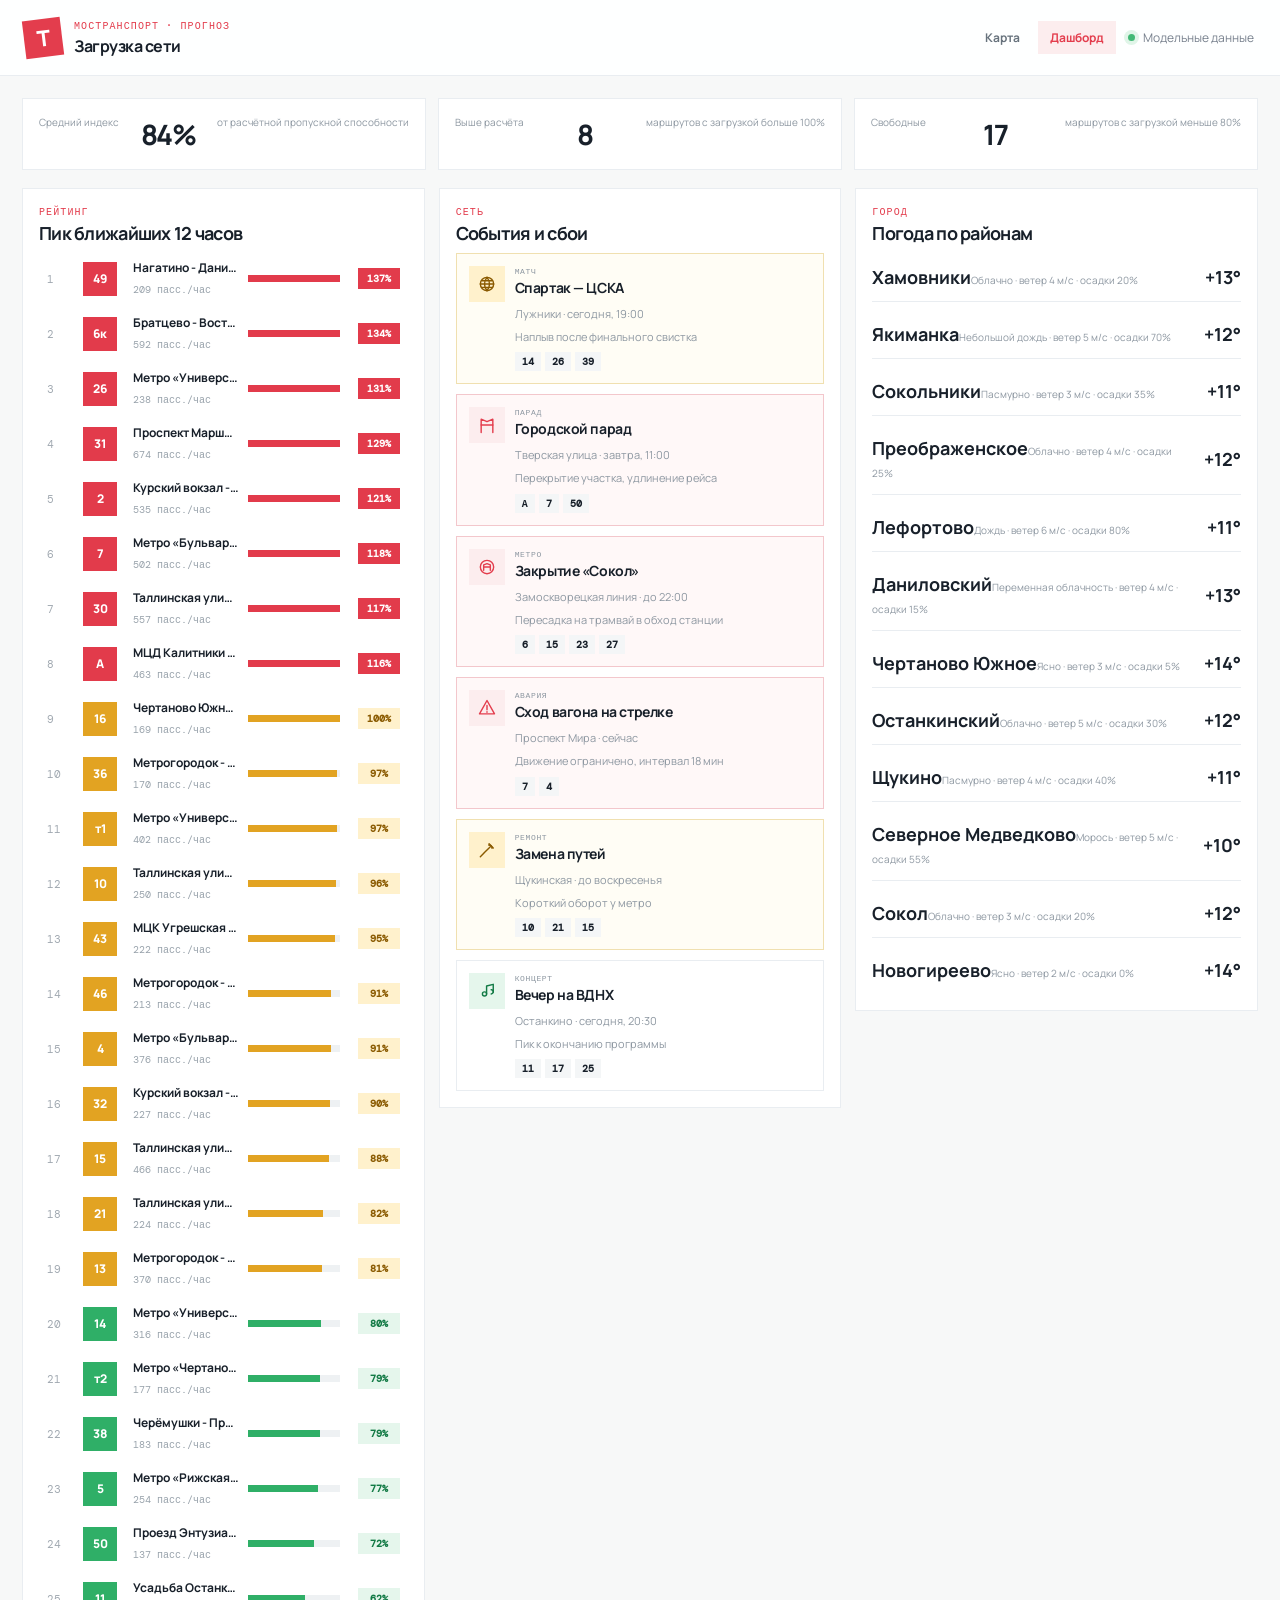
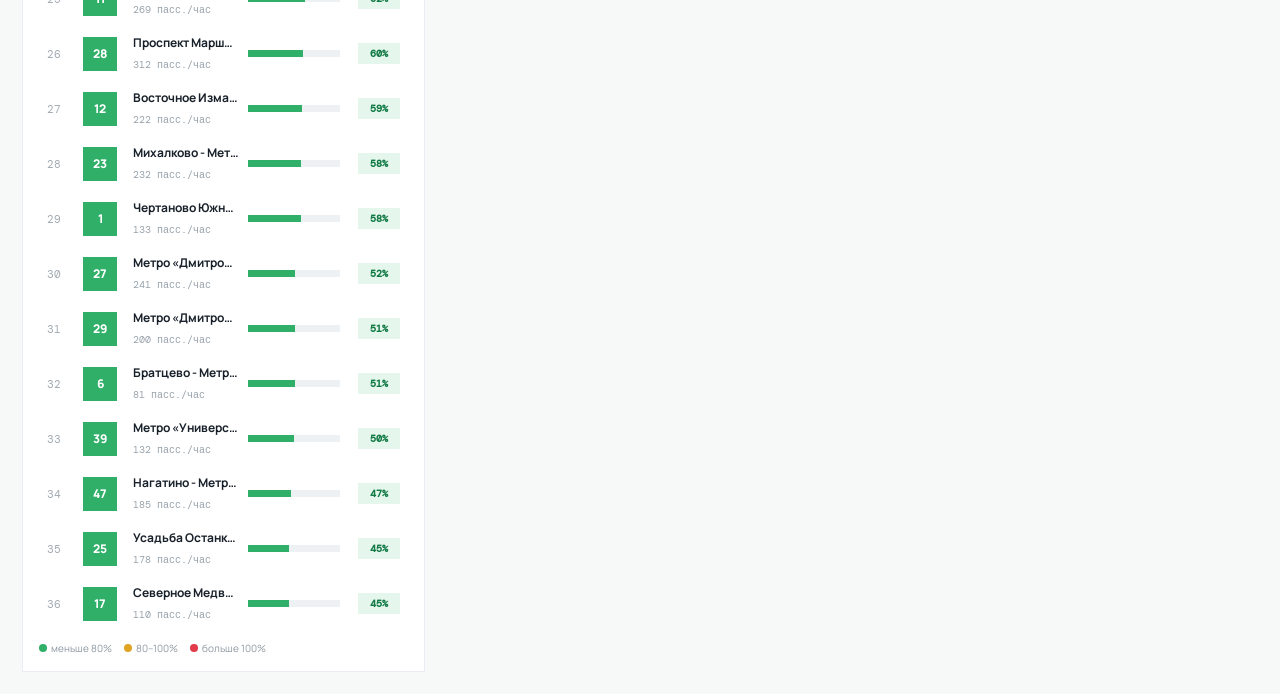
==== dashboard.html @ 669d4ede "Add Moscow tram GTFS explorer, map dashboard, and dataset export. EOF  Co-authored-by: Cursor <curso" ====
<!doctype html>
<html lang="ru">
  <head>
    <meta charset="UTF-8" />
    <meta name="viewport" content="width=device-width, initial-scale=1.0" />
    <title>Загрузка трамвайной сети</title>
    <link rel="stylesheet" href="./styles.css?v=20260925-square" />
  </head>
  <body>
    <div class="app-shell dashboard-page">
      <header class="topbar">
        <div class="brand">
          <div class="brand-mark" aria-hidden="true">Т</div>
          <div>
            <p class="eyebrow">МОСТРАНСПОРТ · ПРОГНОЗ</p>
            <h1>Загрузка сети</h1>
          </div>
        </div>
        <nav class="page-nav" aria-label="Разделы">
          <a class="nav-link" href="./index.html">Карта</a>
          <a class="nav-link active" href="./dashboard.html">Дашборд</a>
        </nav>
        <div class="topbar-meta">
          <span class="live-dot"></span>
          <span>Модельные данные</span>
        </div>
      </header>
      <main class="workspace">
        <section class="summary-row" id="summary"></section>
        <div class="dashboard-wrap">
          <section class="panel-block">
            <p class="section-label">Рейтинг</p>
            <h2>Пик ближайших 12 часов</h2>
            <div id="ranking" class="rank-list"></div>
            <div class="legend">
              <span><i class="ok"></i>меньше 80%</span>
              <span><i class="warm"></i>80–100%</span>
              <span><i class="hot"></i>больше 100%</span>
            </div>
          </section>
          <section class="panel-block events-column">
            <p class="section-label">Сеть</p>
            <h2>События и сбои</h2>
            <div id="events" class="event-list"></div>
          </section>
          <section class="panel-block weather-column">
            <p class="section-label">Город</p>
            <h2>Погода по районам</h2>
            <div id="weather" class="weather-list"></div>
          </section>
        </div>
      </main>
    </div>
    <script src="./demand.js?v=20260925-events"></script>
    <script src="./dashboard.js?v=20260925-events"></script>
  </body>
</html>
---- styles.css ----
@import url("https://fonts.googleapis.com/css2?family=DM+Mono:wght@400;500&family=Manrope:wght@400;500;600;700;800&display=swap");

:root {
  --ink: #18202a;
  --muted: #77808d;
  --faint: #e9edf1;
  --paper: #f7f8f8;
  --card: #ffffff;
  --red: #e33d4d;
  --red-dark: #be2839;
  --blue: #2274a5;
  --sidebar: clamp(240px, 26vw, 390px);
  --route-card: clamp(280px, 34vw, 503px);
  --topbar: 76px;
  --pad: clamp(12px, 2vw, 28px);
  font-family: "Manrope", sans-serif;
  color: var(--ink);
  background: var(--paper);
}

* { box-sizing: border-box; }

html { height: 100%; }
body {
  margin: 0;
  min-width: 320px;
  min-height: 100%;
  background: var(--paper);
  overflow-x: hidden;
}

button, input { font: inherit; }
button { cursor: pointer; }

.app-shell {
  display: flex;
  flex-direction: column;
  height: 100dvh;
  min-height: 100vh;
  overflow: hidden;
}

.topbar {
  height: var(--topbar);
  min-height: var(--topbar);
  padding: 0 var(--pad) 0 clamp(16px, 2vw, 24px);
  display: flex;
  align-items: center;
  gap: 12px;
  background: rgba(255, 255, 255, .94);
  border-bottom: 1px solid var(--faint);
  position: relative;
  z-index: 20;
}

.brand { display: flex; align-items: center; gap: 12px; min-width: 0; flex: 1 1 auto; }
.brand-mark {
  display: grid; place-items: center; width: 38px; height: 38px; flex: 0 0 auto;
  border-radius: 0; background: var(--red); color: white;
  font-size: 22px; font-weight: 800; transform: rotate(-7deg);
}
.eyebrow, .kicker, .section-label {
  margin: 0; color: var(--red); font: 500 10px/1.4 "DM Mono", monospace;
  letter-spacing: .11em; text-transform: uppercase;
}
.brand h1 { margin: 2px 0 0; font-size: clamp(14px, 1.4vw, 16px); letter-spacing: -.03em; }
.topbar-meta { display: flex; align-items: center; gap: 8px; margin-left: 0; color: var(--muted); font-size: 12px; white-space: nowrap; }
.live-dot { width: 7px; height: 7px; border-radius: 50%; background: #43b976; box-shadow: 0 0 0 4px #e0f5e8; }

.workspace { flex: 1; min-height: 0; display: flex; }
.sidebar {
  width: var(--sidebar); flex: 0 1 var(--sidebar); min-width: 220px; overflow-y: auto;
  background: #fff; border-right: 1px solid var(--faint); padding: clamp(16px, 2.2vw, 30px) clamp(14px, 1.8vw, 25px) 21px;
  display: flex; flex-direction: column; gap: 24px;
}
.intro { padding: 0 4px; }
.intro h2 { margin: 9px 0 10px; font-size: 29px; line-height: 1.07; letter-spacing: -.055em; }
.intro h2 em { color: var(--red); font-style: normal; }
.intro-copy { max-width: 305px; margin: 0; color: var(--muted); font-size: 12px; line-height: 1.65; }

.panel-card { border: 1px solid var(--faint); border-radius: 0; padding: 18px; background: #fbfcfc; }
.section-heading { display: flex; justify-content: space-between; align-items: flex-start; margin-bottom: 17px; }
.section-heading h3 { margin: 4px 0 0; font-size: 16px; letter-spacing: -.035em; }
.source-number { color: #b5bbc2; font: 11px "DM Mono", monospace; }
.field-label { display: block; margin: 12px 0 6px; color: #68727e; font-size: 10px; font-weight: 700; }
.field-label span { color: #adb5bd; font-weight: 400; }
.text-input {
  width: 100%; border: 1px solid #e3e7ea; border-radius: 0; outline: none;
  background: #fff; color: var(--ink); transition: border .18s, box-shadow .18s;
}
.text-input:focus { border-color: #ee8992; box-shadow: 0 0 0 3px #fde7e9; }
.compact { height: 35px; padding: 0 10px; font: 10px "DM Mono", monospace; }
.primary-button {
  width: 100%; height: 39px; margin-top: 16px; border: 0; border-radius: 0;
  color: #fff; background: var(--ink); font-size: 12px; font-weight: 700;
  transition: background .18s, transform .18s;
}
.primary-button:hover { background: var(--red); transform: translateY(-1px); }
.primary-button:disabled { opacity: .65; cursor: progress; transform: none; }
.button-icon { display: inline-block; margin-right: 6px; font-size: 17px; vertical-align: -1px; }
.secondary-button {
  width: 100%; height: 34px; margin-top: 7px; border: 1px solid #e2e6e9; border-radius: 0;
  color: #68737d; background: #fff; font-size: 11px; font-weight: 700;
  transition: border .18s, color .18s, background .18s;
}
.secondary-button:hover { border-color: #ed9aa1; color: var(--red); background: #fff8f8; }
.secondary-button:disabled { opacity: .6; cursor: progress; }
.source-note { margin: 12px 0 0; color: #9ca4ad; font-size: 10px; line-height: 1.55; }
.source-note a { color: var(--red); text-decoration: none; }
.source-note code { color: #68737d; font: 10px "DM Mono", monospace; }

.route-heading { margin-bottom: 13px; }
.route-section { min-height: 0; flex: 1; display: flex; flex-direction: column; overflow: hidden; }
.route-type { padding-top: 5px; color: #a2aab4; font: 10px "DM Mono", monospace; }
.search-wrap { position: relative; margin-bottom: 10px; }
.search-input { height: 39px; padding: 0 35px 0 34px; font-size: 11px; }
.search-icon { position: absolute; left: 12px; top: 7px; color: #a1aab3; font-size: 22px; transform: rotate(-20deg); }
kbd { position: absolute; right: 9px; top: 11px; padding: 2px 5px; border: 1px solid #e7eaed; border-radius: 0; color: #afb6be; font: 10px "DM Mono", monospace; background: #fafafa; }
.route-list { display: flex; flex-direction: column; gap: 5px; min-height: 0; flex: 1; overflow-y: auto; }
.route-item {
  width: 100%; display: flex; align-items: center; gap: 11px; padding: 9px 8px;
  border: 0; border-radius: 0; text-align: left; color: var(--ink); background: transparent;
  transition: background .16s;
}
.route-item:hover, .route-item.selected { background: #fcedee; }
.route-badge {
  display: grid; place-items: center; width: 34px; height: 34px; flex: 0 0 34px;
  border-radius: 0; color: #fff; background: var(--red); font-size: 12px; font-weight: 800;
}
.route-item:nth-child(3n) .route-badge { background: #d5535e; }
.route-item:nth-child(3n + 1) .route-badge { background: #d93448; }
.route-item-text { overflow: hidden; }
.route-item-name { display: block; overflow: hidden; text-overflow: ellipsis; white-space: nowrap; font-size: 11px; font-weight: 700; }
.route-item-meta { display: block; margin-top: 2px; color: #9da5ae; font: 10px "DM Mono", monospace; }
.empty-state { padding: 18px 9px; color: var(--muted); font-size: 11px; line-height: 1.5; }

.sidebar-footer { margin-top: auto; padding-top: 20px; border-top: 1px solid var(--faint); }
.legend-row { display: flex; align-items: center; gap: 8px; margin: 7px 0; color: #8e98a3; font-size: 10px; }
.legend-line { width: 18px; height: 3px; border-radius: 4px; background: var(--red); }
.legend-stop { width: 8px; height: 8px; margin-left: 5px; margin-right: 5px; border: 2px solid #fff; border-radius: 50%; background: var(--red); box-shadow: 0 0 0 1px var(--red); }
.sidebar-footer p { margin: 17px 0 0; color: #bbc1c7; font-size: 9px; }

.map-area { position: relative; flex: 1; min-width: 0; }
#map { width: 100%; height: 100%; background: #dfe9e7; }
.leaflet-control-zoom { margin: 20px 0 0 20px !important; border: 0 !important; border-radius: 0 !important; box-shadow: 0 3px 16px rgba(23, 36, 45, .12) !important; }
.leaflet-control-zoom a { color: var(--ink) !important; border: 0 !important; border-radius: 0 !important; }
.map-overlay { position: absolute; z-index: 500; pointer-events: none; }
.top-left { top: 21px; left: 21px; }
.top-right { top: 21px; right: 21px; display: flex; gap: 7px; pointer-events: auto; }
.map-chip { display: flex; align-items: center; gap: 8px; padding: 9px 12px; border: 1px solid rgba(255,255,255,.7); border-radius: 0; color: #58636b; background: rgba(255,255,255,.86); box-shadow: 0 3px 14px rgba(23,36,45,.1); font: 10px "DM Mono", monospace; }
.chip-pulse { width: 6px; height: 6px; border-radius: 50%; background: var(--red); }
.map-control { width: 36px; height: 36px; border: 0; border-radius: 0; color: #68747b; background: rgba(255,255,255,.9); box-shadow: 0 3px 14px rgba(23,36,45,.1); font-size: 20px; }
.map-control.active { color: var(--red); }
.map-control:hover { color: var(--red); }
.route-details {
  position: absolute; z-index: 600; top: 0; right: 0; bottom: 0; width: var(--route-card); max-width: 100%; max-height: none;
  overflow-y: auto; padding: clamp(14px, 1.6vw, 20px) clamp(14px, 1.6vw, 20px) 28px; border: 0; border-left: 1px solid var(--faint); border-radius: 0;
  background: rgba(255,255,255,.98); box-shadow: -8px 0 28px rgba(22,35,42,.08);
}
.route-details.hidden { display: none; }
.close-button { position: absolute; top: 10px; right: 12px; width: 25px; height: 25px; border: 0; color: #9ca4aa; background: transparent; font-size: 21px; }
.detail-route-number { display: grid; place-items: center; width: 42px; height: 42px; margin-bottom: 13px; border-radius: 0; color: #fff; background: var(--red); font-size: 15px; font-weight: 800; }
.route-details h3 { margin: 4px 0 0; padding-right: 20px; font-size: 15px; line-height: 1.25; }
.detail-grid { display: grid; grid-template-columns: repeat(3, 1fr); gap: 8px; margin: 20px 0; padding: 12px 0; border-top: 1px solid var(--faint); border-bottom: 1px solid var(--faint); }
.detail-grid div { display: flex; flex-direction: column; gap: 3px; }
.detail-grid strong { font-size: 13px; }
.detail-grid span { color: #a1a9b1; font-size: 9px; }
.detail-stops-list { display: flex; flex-direction: column; gap: 6px; }
.detail-stop { display: flex; align-items: center; gap: 8px; color: #707b85; font-size: 10px; }
.detail-stop i { width: 6px; height: 6px; border: 1px solid var(--red); border-radius: 50%; }
.map-footer { position: absolute; z-index: 500; right: 21px; bottom: 21px; left: 21px; display: flex; align-items: flex-end; justify-content: space-between; gap: 12px; pointer-events: none; }
.stats { display: flex; flex-wrap: wrap; gap: clamp(12px, 2vw, 26px); padding: 13px 17px; border-radius: 0; background: rgba(255,255,255,.9); box-shadow: 0 3px 14px rgba(23,36,45,.1); pointer-events: auto; }
.stats div { display: flex; flex-direction: column; gap: 3px; }
.stat-value { font-size: 17px; font-weight: 800; letter-spacing: -.04em; }
.stat-label { color: #9aa3ac; font: 9px "DM Mono", monospace; text-transform: uppercase; }
.download-button { height: 42px; padding: 0 16px; border: 0; border-radius: 0; color: #fff; background: var(--red); box-shadow: 0 4px 15px rgba(227,61,77,.25); font-size: 11px; font-weight: 700; pointer-events: auto; transition: background .18s, transform .18s; }
.download-button:hover { background: var(--red-dark); transform: translateY(-1px); }
.download-button:disabled { opacity: .5; cursor: not-allowed; transform: none; }
.download-button span { margin-right: 4px; font-size: 17px; vertical-align: -1px; }
.tram-tooltip { border: 0 !important; border-radius: 0 !important; color: #fff !important; background: var(--ink) !important; box-shadow: 0 3px 10px rgba(0,0,0,.2) !important; font-size: 11px !important; }
.tram-tooltip::before { border-top-color: var(--ink) !important; }
.toast { position: fixed; z-index: 1000; right: max(12px, 2vw); bottom: 22px; max-width: min(360px, calc(100vw - 24px)); padding: 12px 16px; border-radius: 0; color: #fff; background: var(--ink); box-shadow: 0 7px 22px rgba(0,0,0,.18); font-size: 11px; opacity: 0; transform: translateY(12px); pointer-events: none; transition: opacity .2s, transform .2s; }
.toast.visible { opacity: 1; transform: translateY(0); }

.page-nav { display: flex; flex-shrink: 0; gap: 6px; margin-left: auto; }
.nav-link { padding: 8px 12px; border-radius: 0; color: #68737d; font-size: 12px; font-weight: 700; text-decoration: none; }
.nav-link.active, .nav-link:hover { color: var(--red); background: #fcedee; }
.load-pill { display: inline-flex; align-items: center; justify-content: center; min-width: 42px; margin-left: auto; padding: 4px 6px; border-radius: 0; font: 700 10px "DM Mono", monospace; }
.load-pill.ok { color: #127a45; background: #e5f6ec; }
.load-pill.warm { color: #8a5a00; background: #fff1cc; }
.load-pill.hot { color: #fff; background: #e23b4b; }
.route-item-text { flex: 1; min-width: 0; }
.map-area:has(.route-details:not(.hidden)) .top-right { right: calc(var(--route-card) + 16px); }
.map-area:has(.route-details:not(.hidden)) .map-footer { right: calc(var(--route-card) + 16px); }
.demand-board { margin-top: 4px; }
.demand-head, .rank-main, .summary-card, .weather-card { display: flex; justify-content: space-between; gap: 12px; }
.demand-head strong, .tomorrow-card strong, .summary-card strong { display: block; font-size: clamp(20px, 2.4vw, 26px); letter-spacing: -.05em; }
.demand-head span, .tomorrow-card span, .summary-card span, .weather-card span { color: #8d97a1; font-size: 10px; }
.demand-caption { margin: 14px 0 7px; color: #8d97a1; font: 10px "DM Mono", monospace; text-transform: uppercase; }
.hour-chart { display: flex; align-items: flex-end; gap: 3px; height: 78px; }
.hour-col { flex: 1; min-width: 0; height: 100%; display: flex; flex-direction: column; justify-content: flex-end; align-items: center; gap: 3px; }
.hour-col span { color: #a1a9b1; font: 8px "DM Mono", monospace; }
.hour-bar { width: 100%; max-width: 12px; border-radius: 0; }
.hour-bar.ok { background: #2faf67; }
.hour-bar.warm { background: #e2a322; }
.hour-bar.hot { background: #e23b4b; }
.tomorrow-card { display: flex; flex-direction: column; gap: 6px; }
.tomorrow-card .hour-chart { height: 54px; }
.week-chart { height: 128px; }
.week-chart .hour-col span { font-size: 9px; line-height: 1.15; text-align: center; }
.week-value { color: #68737d; font: 8px "DM Mono", monospace; }
.week-bar-slot { flex: 1; width: 100%; min-height: 0; display: flex; align-items: flex-end; justify-content: center; }
.week-chart .hour-bar { max-width: 28px; }
.factor-grid { display: grid; grid-template-columns: repeat(4, minmax(0, 1fr)); gap: clamp(6px, 1vw, 8px); }
.factor-card { display: flex; flex-direction: column; align-items: center; gap: 4px; padding: 10px 6px 8px; border: 1px solid var(--faint); border-radius: 0; text-align: center; }
.factor-icon { display: grid; place-items: center; width: 28px; height: 28px; color: var(--red); }
.factor-icon svg { width: 22px; height: 22px; }
.factor-label { color: #8d97a1; font: 8px "DM Mono", monospace; text-transform: uppercase; }
.factor-card strong { font-size: 12px; letter-spacing: -.03em; }
.factor-note { color: #98a2ab; font-size: 9px; line-height: 1.2; }
.factor-card.off { opacity: .55; }
.factor-card.off .factor-icon { color: #9aa3ac; }
.hidden { display: none; }

.dashboard-page { height: auto; min-height: 100dvh; overflow: auto; }
.dashboard-page .workspace { height: auto; display: block; padding: clamp(14px, 2vw, 22px); }
.dashboard-wrap { display: grid; grid-template-columns: repeat(3, minmax(0, 1fr)); gap: 14px; align-items: start; }
.summary-row { display: grid; grid-template-columns: repeat(3, minmax(0, 1fr)); gap: 12px; margin-bottom: 18px; }
.summary-card, .panel-block, .weather-card { padding: 16px; border: 1px solid var(--faint); border-radius: 0; background: #fff; }
.summary-card strong { font-size: 28px; }
.panel-block h2, .weather-column h2, .events-column h2 { margin: 2px 0 8px; font-size: 18px; letter-spacing: -.04em; }
.rank-list, .weather-list, .event-list { display: flex; flex-direction: column; }
.rank-list { gap: 4px; }
.weather-list { gap: 8px; }
.rank-row, .weather-card { align-items: center; }
.rank-row { display: grid; grid-template-columns: 28px 42px minmax(0, 1fr) minmax(48px, 92px) 52px; gap: 8px; align-items: center; padding: 6px 8px; border-radius: 0; color: inherit; text-decoration: none; }
.event-list { gap: 10px; }
.event-card { display: grid; grid-template-columns: 36px minmax(0, 1fr); gap: 10px; padding: 12px; border: 1px solid var(--faint); border-radius: 0; background: #fff; }
.event-card.hot { border-color: #f3c7cc; background: #fff8f8; }
.event-card.warm { border-color: #f0e0b0; background: #fffdf5; }
.event-icon { display: grid; place-items: center; width: 36px; height: 36px; border-radius: 0; color: var(--red); background: #fcedee; }
.event-icon svg { width: 20px; height: 20px; }
.event-card.warm .event-icon { color: #8a5a00; background: #fff1cc; }
.event-card.ok .event-icon { color: #127a45; background: #e5f6ec; }
.event-type { display: block; color: #8d97a1; font: 8px "DM Mono", monospace; text-transform: uppercase; letter-spacing: .08em; }
.event-card strong { display: block; margin: 2px 0 4px; font-size: 14px; letter-spacing: -.03em; }
.event-meta, .event-card p { margin: 0; color: #8d97a1; font-size: 11px; line-height: 1.4; }
.event-card p { margin-top: 6px; }
.event-routes { display: flex; flex-wrap: wrap; gap: 4px; margin-top: 8px; }
.event-route { padding: 3px 7px; border-radius: 0; color: var(--ink); background: #f4f6f7; font: 700 10px "DM Mono", monospace; text-decoration: none; }
.event-route:hover { color: var(--red); background: #fcedee; }
.rank-row:hover { background: #f7f8f8; }
.rank-index { color: #a1a9b1; font: 11px "DM Mono", monospace; }
.rank-name { display: block; overflow: hidden; text-overflow: ellipsis; white-space: nowrap; font-size: 12px; font-weight: 700; }
.rank-meta { color: #98a2ab; font: 10px "DM Mono", monospace; }
.load-track { height: 7px; border-radius: 0; background: #eef1f3; overflow: hidden; }
.load-fill { display: block; height: 100%; border-radius: inherit; }
.load-fill.ok { background: #2faf67; }
.load-fill.warm { background: #e2a322; }
.load-fill.hot { background: #e23b4b; }
.weather-column .weather-card { padding: 12px 0; border: 0; border-bottom: 1px solid var(--faint); background: transparent; }
.weather-column .weather-card:last-child { border-bottom: 0; }
.weather-card { display: grid; grid-template-columns: 1fr auto; }
.weather-card strong { font-size: 18px; }
.legend { display: flex; flex-wrap: wrap; gap: 12px; margin-top: 12px; color: #8d97a1; font-size: 10px; }
.legend i { display: inline-block; width: 8px; height: 8px; margin-right: 4px; border-radius: 50%; }
.legend .ok { background: #2faf67; }
.legend .warm { background: #e2a322; }
.legend .hot { background: #e23b4b; }

@media (max-width: 1200px) {
  :root { --topbar: 68px; }
  .factor-grid { grid-template-columns: repeat(2, minmax(0, 1fr)); }
}

@media (max-width: 960px) {
  :root {
    --sidebar: min(300px, 34vw);
    --route-card: min(360px, 42vw);
  }
  .topbar-meta { display: none; }
  .sidebar-footer { display: none; }
  .week-value { display: none; }
}

@media (max-width: 780px) {
  :root {
    --sidebar: 100%;
    --route-card: 100%;
    --topbar: auto;
  }
  .app-shell { height: auto; min-height: 100dvh; overflow: visible; }
  .topbar { height: auto; min-height: 64px; padding: 10px 15px; flex-wrap: wrap; }
  .workspace { flex-direction: column; height: auto; }
  .sidebar {
    width: 100%; min-width: 0; flex: 0 0 auto; max-height: 42vh;
    padding: 18px 16px 12px; border-right: 0; border-bottom: 1px solid var(--faint);
  }
  .intro-copy { max-width: none; }
  .source-card { display: none; }
  .map-area { height: min(62vh, 640px); min-height: 360px; flex: 1 1 auto; }
  .map-footer { right: 12px; bottom: 12px; left: 12px; }
  .map-area:has(.route-details:not(.hidden)) .top-right,
  .map-area:has(.route-details:not(.hidden)) .map-footer { right: 12px; }
  .map-area:has(.route-details:not(.hidden)) .map-footer { bottom: 12px; }
  .route-details {
    top: auto; height: min(78dvh, 720px); border-left: 0;
    border-top: 1px solid var(--faint); border-radius: 0;
    box-shadow: 0 -10px 32px rgba(22,35,42,.14);
  }
  .stats { gap: 13px; padding: 10px; }
  .dashboard-wrap, .summary-row { grid-template-columns: 1fr; }
  .panel-block, .events-column, .weather-column { grid-column: auto; grid-row: auto; }
  .rank-row { grid-template-columns: 24px 40px minmax(0, 1fr) 48px; }
  .load-track { display: none; }
  .demand-head strong, .tomorrow-card strong, .summary-card strong { font-size: 22px; }
}

@media (max-width: 520px) {
  .brand-mark { width: 32px; height: 32px; font-size: 18px; }
  .eyebrow { font-size: 8px; }
  .nav-link { padding: 7px 10px; font-size: 11px; }
  kbd { display: none; }
  .search-input { padding-right: 12px; }
  .map-chip { font-size: 9px; padding: 7px 9px; }
  .factor-note { display: none; }
  .hour-col span { font-size: 7px; }
  .stats { width: 100%; justify-content: space-between; }
}
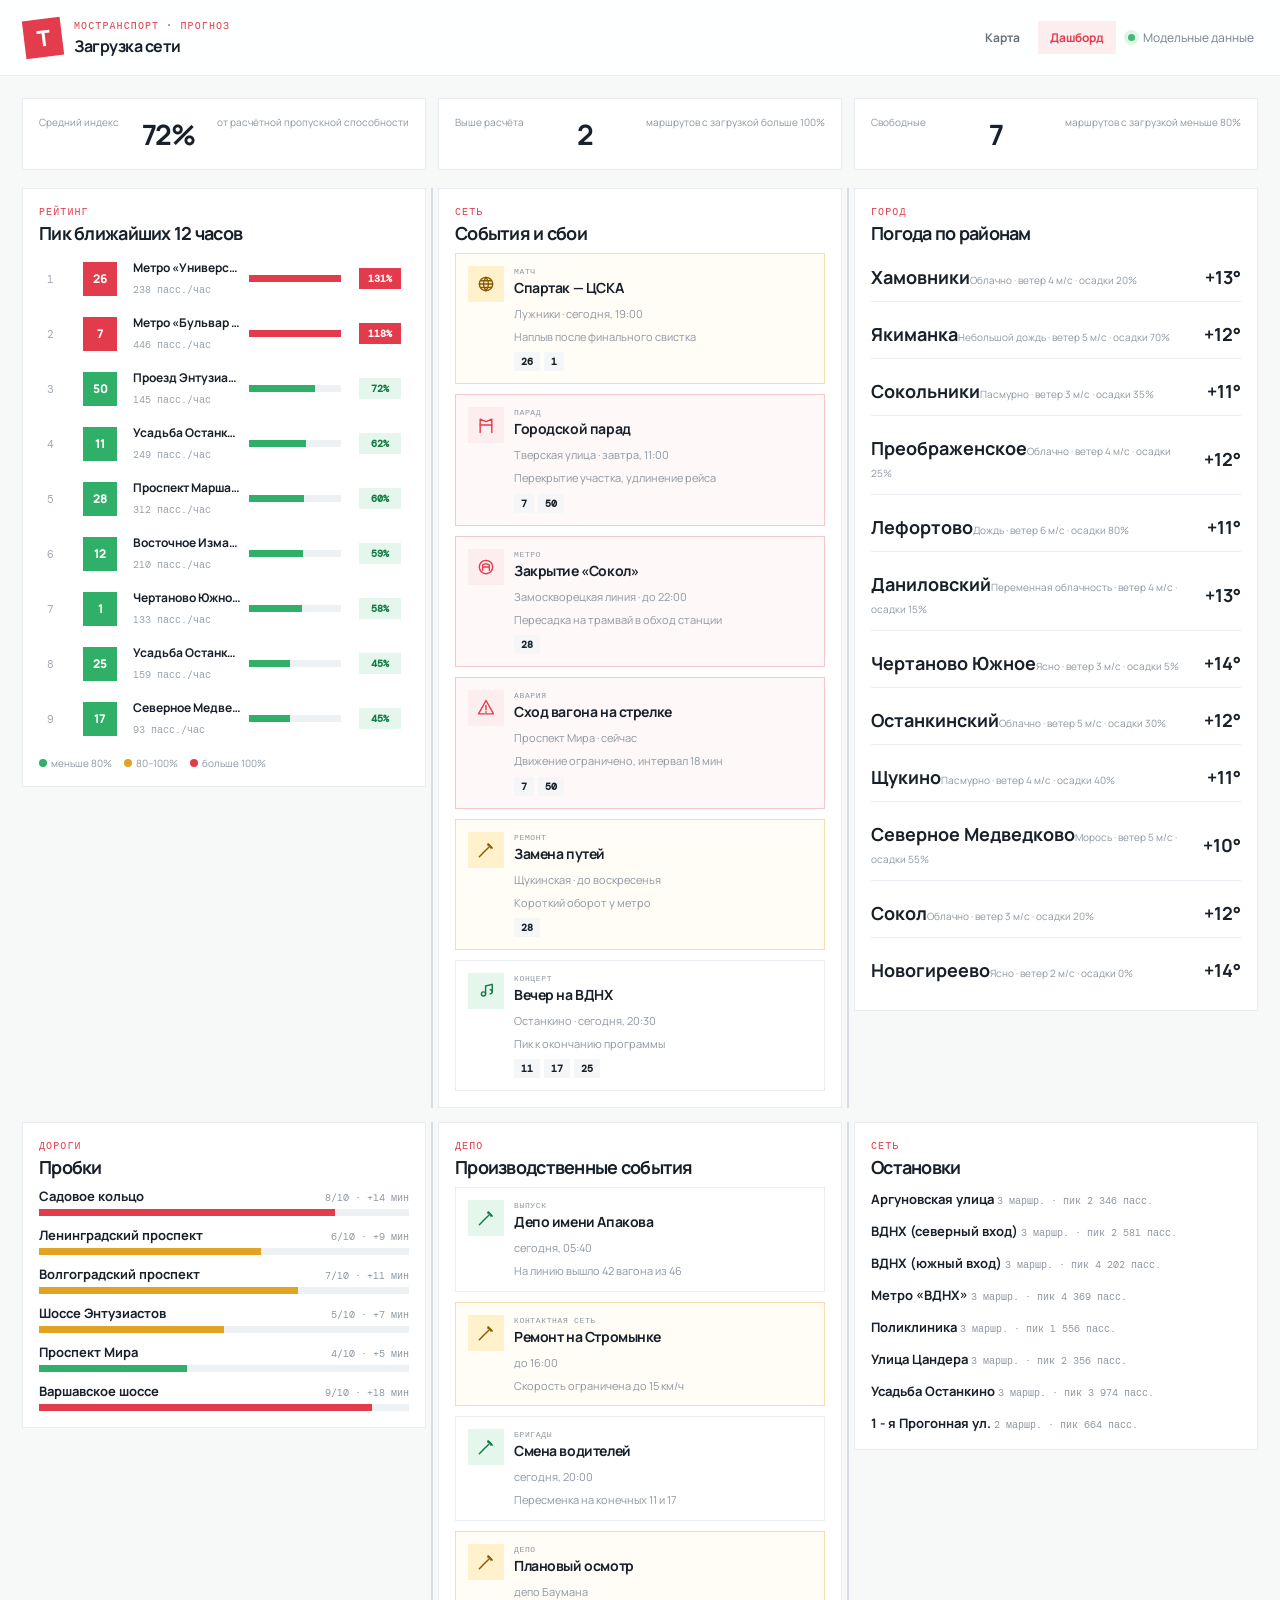
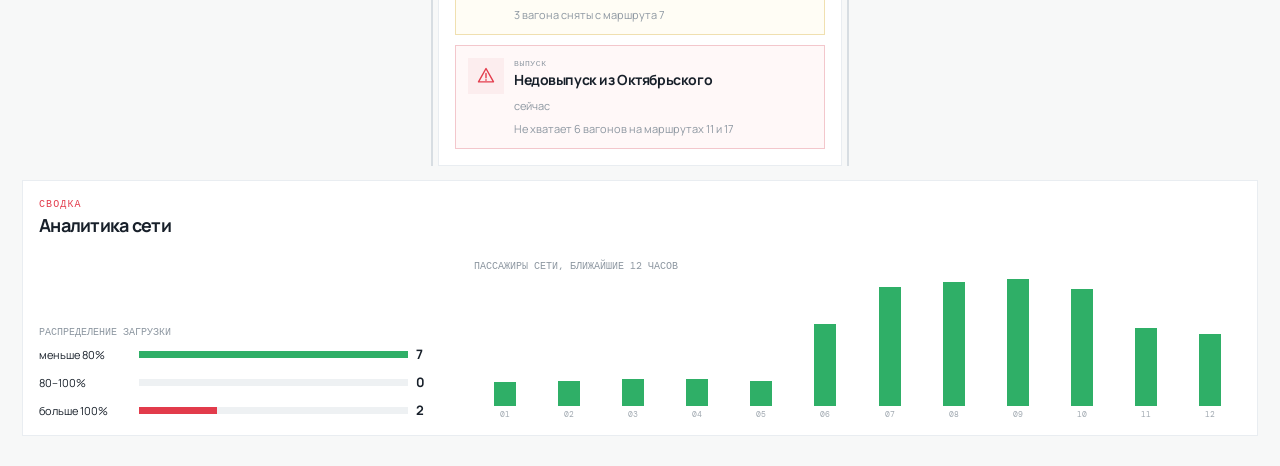
==== commit 873fc96b: "Add resizable dashboard panels and keep only nine tram routes. Co-authored-by: Cursor <cursoragent@c" ====
--- a/dashboard.html
+++ b/dashboard.html
@@ -4,7 +4,7 @@
     <meta charset="UTF-8" />
     <meta name="viewport" content="width=device-width, initial-scale=1.0" />
     <title>Загрузка трамвайной сети</title>
-    <link rel="stylesheet" href="./styles.css?v=20260925-square" />
+    <link rel="stylesheet" href="./styles.css?v=20260925-routes9" />
   </head>
   <body>
     <div class="app-shell dashboard-page">
@@ -27,7 +27,7 @@
       </header>
       <main class="workspace">
         <section class="summary-row" id="summary"></section>
-        <div class="dashboard-wrap">
+        <div class="split-row" data-split="overview">
           <section class="panel-block">
             <p class="section-label">Рейтинг</p>
             <h2>Пик ближайших 12 часов</h2>
@@ -38,20 +38,55 @@
               <span><i class="hot"></i>больше 100%</span>
             </div>
           </section>
+          <div class="split-gutter" data-index="0" role="separator" aria-orientation="vertical" aria-label="Изменить ширину рейтинга и событий"></div>
           <section class="panel-block events-column">
             <p class="section-label">Сеть</p>
             <h2>События и сбои</h2>
             <div id="events" class="event-list"></div>
           </section>
+          <div class="split-gutter" data-index="1" role="separator" aria-orientation="vertical" aria-label="Изменить ширину событий и погоды"></div>
           <section class="panel-block weather-column">
             <p class="section-label">Город</p>
             <h2>Погода по районам</h2>
             <div id="weather" class="weather-list"></div>
           </section>
         </div>
+        <div class="split-row" data-split="operations">
+          <section class="panel-block">
+            <p class="section-label">Дороги</p>
+            <h2>Пробки</h2>
+            <div id="traffic" class="traffic-list"></div>
+          </section>
+          <div class="split-gutter" data-index="0" role="separator" aria-orientation="vertical" aria-label="Изменить ширину пробок и производства"></div>
+          <section class="panel-block">
+            <p class="section-label">Депо</p>
+            <h2>Производственные события</h2>
+            <div id="production" class="event-list"></div>
+          </section>
+          <div class="split-gutter" data-index="1" role="separator" aria-orientation="vertical" aria-label="Изменить ширину производства и остановок"></div>
+          <section class="panel-block">
+            <p class="section-label">Сеть</p>
+            <h2>Остановки</h2>
+            <div id="stations" class="station-list"></div>
+          </section>
+        </div>
+        <section class="panel-block analytics-panel">
+          <p class="section-label">Сводка</p>
+          <h2>Аналитика сети</h2>
+          <div class="analytics-grid">
+            <div>
+              <p class="demand-caption">Распределение загрузки</p>
+              <div id="load-mix" class="mix-list"></div>
+            </div>
+            <div>
+              <p class="demand-caption">Пассажиры сети, ближайшие 12 часов</p>
+              <div id="network-hours" class="hour-chart network-chart"></div>
+            </div>
+          </div>
+        </section>
       </main>
     </div>
-    <script src="./demand.js?v=20260925-events"></script>
-    <script src="./dashboard.js?v=20260925-events"></script>
+    <script src="./demand.js?v=20260925-routes9"></script>
+    <script src="./dashboard.js?v=20260925-routes9"></script>
   </body>
 </html>
--- a/styles.css
+++ b/styles.css
@@ -224,7 +224,23 @@
 
 .dashboard-page { height: auto; min-height: 100dvh; overflow: auto; }
 .dashboard-page .workspace { height: auto; display: block; padding: clamp(14px, 2vw, 22px); }
-.dashboard-wrap { display: grid; grid-template-columns: repeat(3, minmax(0, 1fr)); gap: 14px; align-items: start; }
+.split-row { display: grid; grid-template-columns: minmax(0, 1fr) 12px minmax(0, 1fr) 12px minmax(0, 1fr); gap: 0; align-items: stretch; margin-bottom: 14px; }
+.split-row > .panel-block { align-self: start; }
+.split-gutter { position: relative; align-self: stretch; cursor: col-resize; touch-action: none; }
+.split-gutter::before { content: ""; position: absolute; top: 0; bottom: 0; left: 5px; width: 2px; background: #d7dde2; }
+.split-row.is-dragging, .split-row.is-dragging .panel-block { user-select: none; cursor: col-resize; }
+.analytics-panel { margin-bottom: 8px; }
+.analytics-grid { display: grid; grid-template-columns: minmax(220px, .7fr) minmax(0, 1.3fr); gap: 22px; align-items: end; }
+.mix-list { display: flex; flex-direction: column; gap: 10px; }
+.mix-row { display: grid; grid-template-columns: 92px minmax(0, 1fr) 36px; gap: 8px; align-items: center; font-size: 11px; }
+.mix-row strong { font-size: 13px; }
+.traffic-list, .station-list { display: flex; flex-direction: column; gap: 10px; }
+.traffic-row, .station-row { display: grid; gap: 4px; }
+.traffic-head, .station-row { display: flex; justify-content: space-between; gap: 8px; align-items: baseline; }
+.traffic-head strong, .station-row strong { font-size: 13px; }
+.traffic-head span, .station-meta { color: #8d97a1; font: 10px "DM Mono", monospace; }
+.network-chart { height: 140px; }
+.network-chart .hour-bar { max-width: 22px; }
 .summary-row { display: grid; grid-template-columns: repeat(3, minmax(0, 1fr)); gap: 12px; margin-bottom: 18px; }
 .summary-card, .panel-block, .weather-card { padding: 16px; border: 1px solid var(--faint); border-radius: 0; background: #fff; }
 .summary-card strong { font-size: 28px; }
@@ -309,8 +325,10 @@
     box-shadow: 0 -10px 32px rgba(22,35,42,.14);
   }
   .stats { gap: 13px; padding: 10px; }
-  .dashboard-wrap, .summary-row { grid-template-columns: 1fr; }
-  .panel-block, .events-column, .weather-column { grid-column: auto; grid-row: auto; }
+  .summary-row, .analytics-grid { grid-template-columns: 1fr; }
+  .split-row { display: flex; flex-direction: column; gap: 14px; }
+  .split-gutter { display: none; }
+  .panel-block, .events-column, .weather-column { grid-column: auto; grid-row: auto; width: 100%; }
   .rank-row { grid-template-columns: 24px 40px minmax(0, 1fr) 48px; }
   .load-track { display: none; }
   .demand-head strong, .tomorrow-card strong, .summary-card strong { font-size: 22px; }
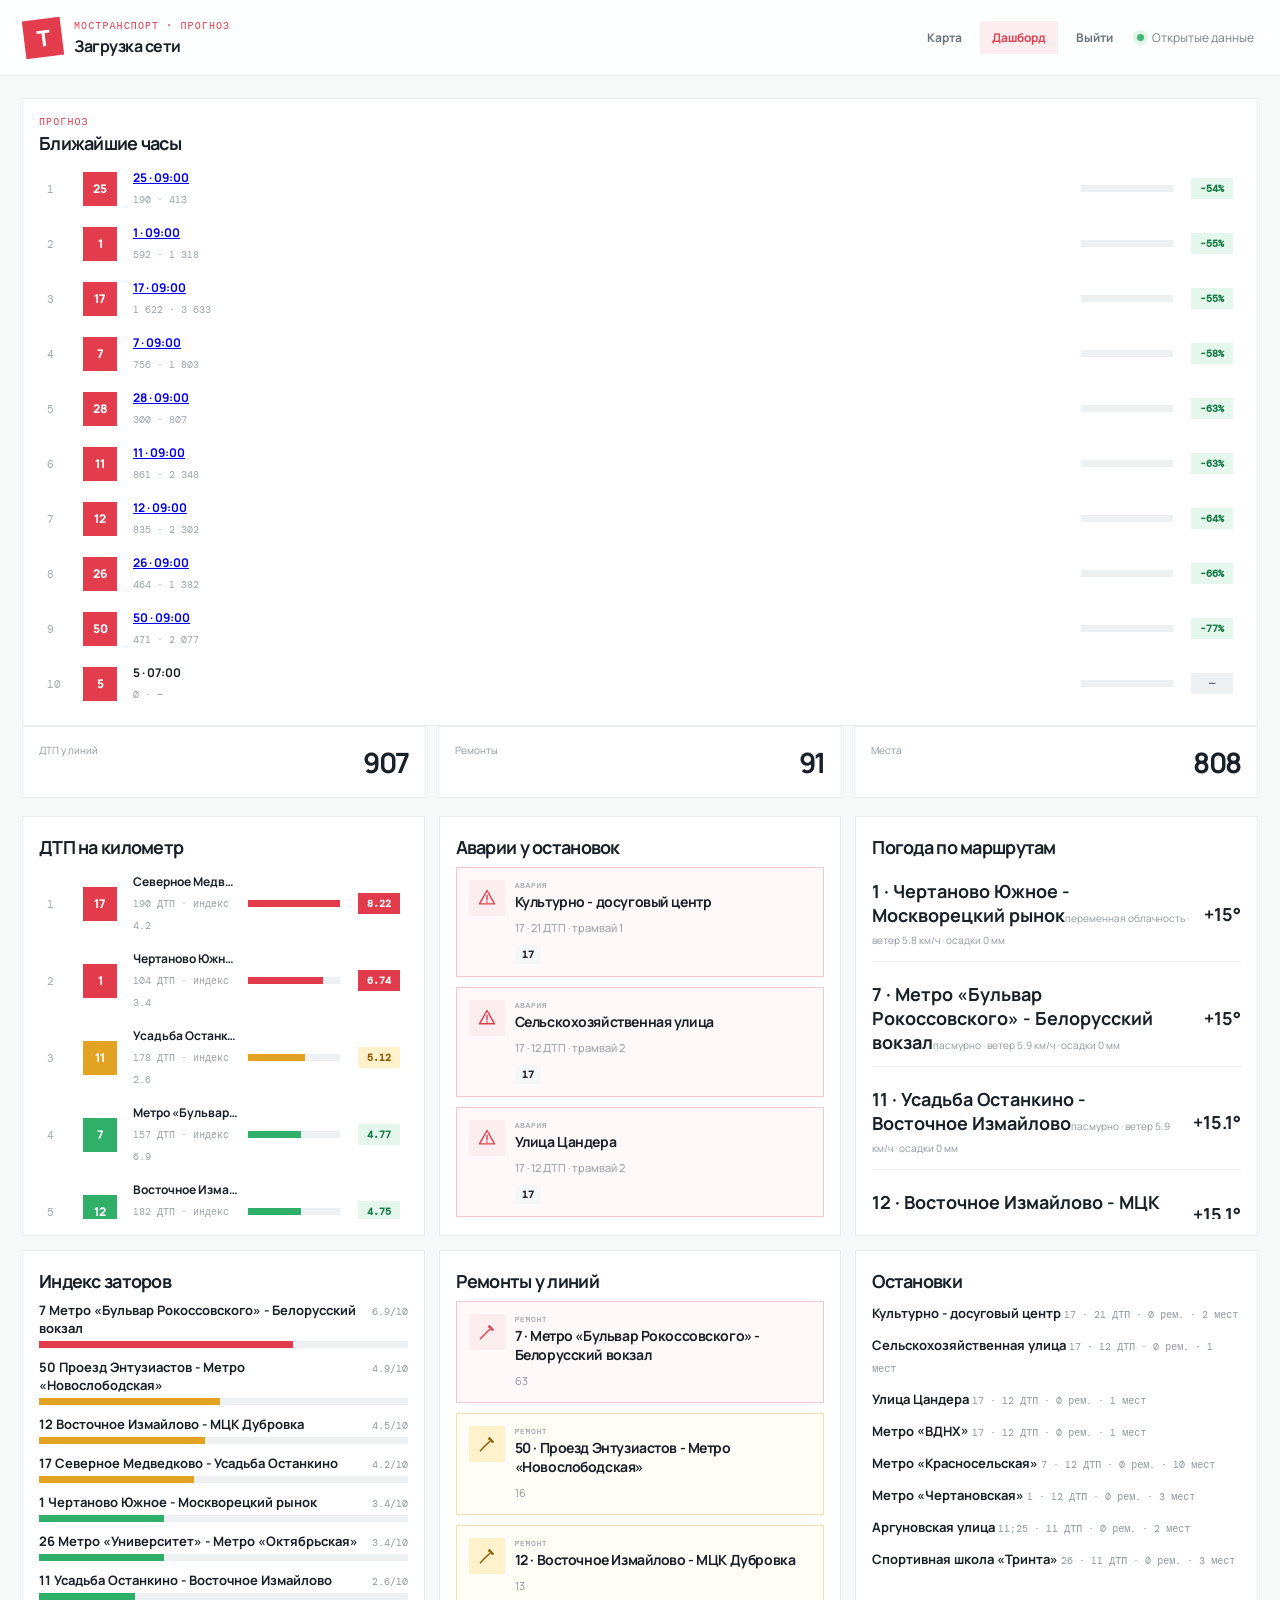
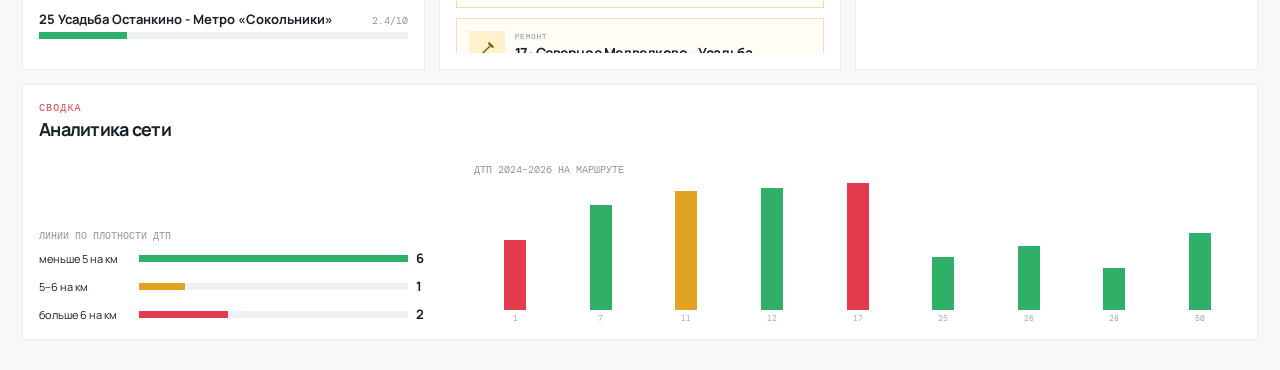
==== commit d4b18130: "Add hourly boarding forecast and salted login. Show real route-hour boardings in the map and dashboa" ====
--- a/dashboard.html
+++ b/dashboard.html
@@ -4,7 +4,7 @@
     <meta charset="UTF-8" />
     <meta name="viewport" content="width=device-width, initial-scale=1.0" />
     <title>Загрузка трамвайной сети</title>
-    <link rel="stylesheet" href="./styles.css?v=20260925-routes9" />
+    <link rel="stylesheet" href="./styles.css?v=20260927-equal" />
   </head>
   <body>
     <div class="app-shell dashboard-page">
@@ -19,53 +19,42 @@
         <nav class="page-nav" aria-label="Разделы">
           <a class="nav-link" href="./index.html">Карта</a>
           <a class="nav-link active" href="./dashboard.html">Дашборд</a>
+          <a class="nav-link" href="/logout">Выйти</a>
         </nav>
         <div class="topbar-meta">
           <span class="live-dot"></span>
-          <span>Модельные данные</span>
+            <span>Открытые данные</span>
         </div>
       </header>
       <main class="workspace">
+        <section class="panel-block forecast-panel">
+          <p class="section-label">Прогноз</p>
+          <h2>Ближайшие часы</h2>
+          <div id="forecast-watch" class="rank-list"></div>
+        </section>
         <section class="summary-row" id="summary"></section>
-        <div class="split-row" data-split="overview">
+        <div class="dash-grid">
           <section class="panel-block">
-            <p class="section-label">Рейтинг</p>
-            <h2>Пик ближайших 12 часов</h2>
+            <h2>ДТП на километр</h2>
             <div id="ranking" class="rank-list"></div>
-            <div class="legend">
-              <span><i class="ok"></i>меньше 80%</span>
-              <span><i class="warm"></i>80–100%</span>
-              <span><i class="hot"></i>больше 100%</span>
-            </div>
           </section>
-          <div class="split-gutter" data-index="0" role="separator" aria-orientation="vertical" aria-label="Изменить ширину рейтинга и событий"></div>
           <section class="panel-block events-column">
-            <p class="section-label">Сеть</p>
-            <h2>События и сбои</h2>
+            <h2>Аварии у остановок</h2>
             <div id="events" class="event-list"></div>
           </section>
-          <div class="split-gutter" data-index="1" role="separator" aria-orientation="vertical" aria-label="Изменить ширину событий и погоды"></div>
           <section class="panel-block weather-column">
-            <p class="section-label">Город</p>
-            <h2>Погода по районам</h2>
+            <h2>Погода по маршрутам</h2>
             <div id="weather" class="weather-list"></div>
           </section>
-        </div>
-        <div class="split-row" data-split="operations">
           <section class="panel-block">
-            <p class="section-label">Дороги</p>
-            <h2>Пробки</h2>
+            <h2>Индекс заторов</h2>
             <div id="traffic" class="traffic-list"></div>
           </section>
-          <div class="split-gutter" data-index="0" role="separator" aria-orientation="vertical" aria-label="Изменить ширину пробок и производства"></div>
           <section class="panel-block">
-            <p class="section-label">Депо</p>
-            <h2>Производственные события</h2>
+            <h2>Ремонты у линий</h2>
             <div id="production" class="event-list"></div>
           </section>
-          <div class="split-gutter" data-index="1" role="separator" aria-orientation="vertical" aria-label="Изменить ширину производства и остановок"></div>
           <section class="panel-block">
-            <p class="section-label">Сеть</p>
             <h2>Остановки</h2>
             <div id="stations" class="station-list"></div>
           </section>
@@ -75,18 +64,20 @@
           <h2>Аналитика сети</h2>
           <div class="analytics-grid">
             <div>
-              <p class="demand-caption">Распределение загрузки</p>
+              <p class="demand-caption">Линии по плотности ДТП</p>
               <div id="load-mix" class="mix-list"></div>
             </div>
             <div>
-              <p class="demand-caption">Пассажиры сети, ближайшие 12 часов</p>
+              <p class="demand-caption">ДТП 2024–2026 на маршруте</p>
               <div id="network-hours" class="hour-chart network-chart"></div>
             </div>
           </div>
         </section>
       </main>
     </div>
-    <script src="./demand.js?v=20260925-routes9"></script>
-    <script src="./dashboard.js?v=20260925-routes9"></script>
+    <script src="./demand.js?v=20260927-facts"></script>
+    <script src="./facts.js?v=20260927-fleet"></script>
+    <script src="./forecast.js?v=20260927-equal"></script>
+    <script src="./dashboard.js?v=20260927-equal"></script>
   </body>
 </html>
--- a/styles.css
+++ b/styles.css
@@ -69,10 +69,17 @@
 
 .workspace { flex: 1; min-height: 0; display: flex; }
 .sidebar {
+  position: relative;
   width: var(--sidebar); flex: 0 1 var(--sidebar); min-width: 220px; overflow-y: auto;
   background: #fff; border-right: 1px solid var(--faint); padding: clamp(16px, 2.2vw, 30px) clamp(14px, 1.8vw, 25px) 21px;
   display: flex; flex-direction: column; gap: 24px;
 }
+.sidebar-resize, .route-card-resize {
+  position: absolute; z-index: 40; top: 0; bottom: 0; width: 8px; padding: 0; border: 0; background: transparent; cursor: col-resize;
+}
+.sidebar-resize { right: 0; }
+.sidebar-resize:hover, .route-card-resize:hover, .is-resizing .sidebar-resize, .is-resizing .route-card-resize { background: rgba(227, 61, 77, .35); }
+body.is-resizing, body.is-resizing * { cursor: col-resize !important; user-select: none; }
 .intro { padding: 0 4px; }
 .intro h2 { margin: 9px 0 10px; font-size: 29px; line-height: 1.07; letter-spacing: -.055em; }
 .intro h2 em { color: var(--red); font-style: normal; }
@@ -145,7 +152,10 @@
 .leaflet-control-zoom { margin: 20px 0 0 20px !important; border: 0 !important; border-radius: 0 !important; box-shadow: 0 3px 16px rgba(23, 36, 45, .12) !important; }
 .leaflet-control-zoom a { color: var(--ink) !important; border: 0 !important; border-radius: 0 !important; }
 .map-overlay { position: absolute; z-index: 500; pointer-events: none; }
-.top-left { top: 21px; left: 21px; }
+.top-left { top: 21px; left: 21px; display: flex; flex-direction: column; align-items: flex-start; gap: 8px; }
+.line-size, .hour-chip { pointer-events: auto; gap: 8px; }
+.line-size input, .hour-chip input { width: 92px; accent-color: var(--red); cursor: ew-resize; }
+.hour-chip button { width: 22px; height: 22px; padding: 0; border: 0; color: var(--red); background: transparent; font-size: 11px; }
 .top-right { top: 21px; right: 21px; display: flex; gap: 7px; pointer-events: auto; }
 .map-chip { display: flex; align-items: center; gap: 8px; padding: 9px 12px; border: 1px solid rgba(255,255,255,.7); border-radius: 0; color: #58636b; background: rgba(255,255,255,.86); box-shadow: 0 3px 14px rgba(23,36,45,.1); font: 10px "DM Mono", monospace; }
 .chip-pulse { width: 6px; height: 6px; border-radius: 50%; background: var(--red); }
@@ -153,12 +163,57 @@
 .map-control.active { color: var(--red); }
 .map-control:hover { color: var(--red); }
 .route-details {
-  position: absolute; z-index: 600; top: 0; right: 0; bottom: 0; width: var(--route-card); max-width: 100%; max-height: none;
-  overflow-y: auto; padding: clamp(14px, 1.6vw, 20px) clamp(14px, 1.6vw, 20px) 28px; border: 0; border-left: 1px solid var(--faint); border-radius: 0;
+  position: absolute; z-index: 600; top: 0; right: 0; bottom: 0; display: flex; flex-direction: row;
+  width: var(--route-card); max-width: 100%; max-height: none; overflow: hidden; padding: 0;
+  border: 0; border-left: 1px solid var(--faint); border-radius: 0;
   background: rgba(255,255,255,.98); box-shadow: -8px 0 28px rgba(22,35,42,.08);
-}
+  transition: width .22s ease;
+}
+.route-details.is-sized { width: var(--route-card-width); transition: none; }
+.route-details.is-sized:has(.stations-panel.open) { width: var(--route-card-width); }
+.route-card-resize { left: 0; z-index: 7; }
+.route-details-scroll { flex: 1 1 auto; min-width: 0; height: 100%; overflow-y: auto; padding: clamp(14px, 1.6vw, 20px) 16px 28px clamp(14px, 1.6vw, 20px); }
 .route-details.hidden { display: none; }
-.close-button { position: absolute; top: 10px; right: 12px; width: 25px; height: 25px; border: 0; color: #9ca4aa; background: transparent; font-size: 21px; }
+.close-button { position: absolute; z-index: 5; top: 8px; right: 44px; width: 28px; height: 28px; border: 0; color: #9ca4aa; background: transparent; font-size: 21px; }
+.route-details:has(.stations-panel.open) .close-button { right: calc(min(232px, 46vw) + 8px); }
+.stations-panel { position: relative; z-index: 3; flex: 0 0 auto; display: flex; flex-direction: row-reverse; align-items: stretch; height: 100%; background: #fff; }
+.stations-toggle {
+  flex: 0 0 36px; width: 36px; margin: 0; padding: 46px 0 12px; border: 0; border-left: 1px solid var(--faint);
+  color: #68737d; background: #fff; writing-mode: vertical-rl; text-align: left; cursor: pointer;
+  font: 700 11px "Manrope", sans-serif; letter-spacing: .12em; text-transform: uppercase;
+}
+.stations-toggle:hover, .stations-panel.open .stations-toggle { color: var(--red); background: #fcedee; }
+.stations-list { width: 0; min-width: 0; height: 100%; margin: 0; padding: 0; overflow: hidden; list-style: none; transition: width .22s ease; }
+.stations-panel.open .stations-list { width: min(232px, 46vw); overflow-y: auto; border-left: 1px solid var(--faint); }
+.station-item { display: flex; align-items: baseline; gap: 8px; width: 100%; margin: 0; padding: 8px 12px; border: 0; border-bottom: 1px solid var(--faint); color: #3d4850; background: transparent; text-align: left; font-size: 12px; line-height: 1.3; cursor: pointer; }
+.station-item span { flex: 0 0 18px; color: #a1a9b1; font: 10px "DM Mono", monospace; }
+.station-item:hover, .station-item.selected { color: var(--ink); background: #fcedee; }
+.demand-now-row { display: flex; align-items: flex-start; gap: 18px; min-width: 0; }
+.fleet-stat { display: flex; flex-direction: column; align-items: flex-start; gap: 2px; text-align: left; }
+.fleet-stat strong { font-size: clamp(20px, 2.4vw, 26px); letter-spacing: -.05em; line-height: 1; }
+.fleet-stat span { color: #8d97a1; font-size: 10px; }
+.demand-head .load-pill { margin-left: 10px; }
+.station-card {
+  position: fixed; z-index: 1200; top: 80px; left: 80px; display: flex; flex-direction: column;
+  width: min(340px, calc(100vw - 24px)); min-width: 240px; min-height: 180px; max-width: calc(100vw - 16px); max-height: calc(100vh - 16px);
+  border: 1px solid var(--faint); background: #fff; box-shadow: 0 16px 40px rgba(22,35,42,.18);
+}
+.station-card.is-active { box-shadow: 0 18px 44px rgba(22,35,42,.24), 0 0 0 2px #e33d4d; }
+.station-card-head { display: flex; align-items: center; justify-content: space-between; gap: 8px; padding: 6px 8px 6px 12px; border-bottom: 1px solid var(--faint); cursor: grab; touch-action: none; }
+.station-card-head:active { cursor: grabbing; }
+.station-card-head > div { min-width: 0; flex: 1; }
+.station-card-head .section-label { line-height: 1.1; }
+.station-card-head strong { display: block; margin-top: 1px; overflow: hidden; font-size: 13px; line-height: 1.15; white-space: nowrap; text-overflow: ellipsis; }
+.station-card-close { width: 28px; height: 28px; border: 0; color: #9ca4aa; background: transparent; font-size: 21px; cursor: pointer; }
+.station-card-body { display: flex; flex: 1 1 auto; flex-direction: column; gap: 14px; min-height: 0; overflow-y: auto; padding: 14px 14px 22px; }
+.station-card-resize {
+  position: absolute; right: 0; bottom: 0; width: 18px; height: 18px; padding: 0; border: 0; cursor: nwse-resize;
+  background: linear-gradient(135deg, transparent 0 50%, #c5ced6 50% 62%, transparent 62% 70%, #c5ced6 70% 82%, transparent 82%);
+}
+.station-card-body strong { display: block; margin: 2px 0 4px; font-size: 22px; letter-spacing: -.04em; }
+.station-card-body p { margin: 0; color: #68737d; font-size: 12px; line-height: 1.4; }
+.station-card-body ul { margin: 4px 0 0; padding: 0; list-style: none; }
+.station-card-body li { padding: 6px 0; border-bottom: 1px solid var(--faint); color: #3d4850; font-size: 12px; line-height: 1.35; }
 .detail-route-number { display: grid; place-items: center; width: 42px; height: 42px; margin-bottom: 13px; border-radius: 0; color: #fff; background: var(--red); font-size: 15px; font-weight: 800; }
 .route-details h3 { margin: 4px 0 0; padding-right: 20px; font-size: 15px; line-height: 1.25; }
 .detail-grid { display: grid; grid-template-columns: repeat(3, 1fr); gap: 8px; margin: 20px 0; padding: 12px 0; border-top: 1px solid var(--faint); border-bottom: 1px solid var(--faint); }
@@ -190,9 +245,41 @@
 .load-pill.warm { color: #8a5a00; background: #fff1cc; }
 .load-pill.hot { color: #fff; background: #e23b4b; }
 .route-item-text { flex: 1; min-width: 0; }
-.map-area:has(.route-details:not(.hidden)) .top-right { right: calc(var(--route-card) + 16px); }
+.map-area:has(.route-details:not(.hidden)) .top-right,
 .map-area:has(.route-details:not(.hidden)) .map-footer { right: calc(var(--route-card) + 16px); }
+.map-area:has(.stations-panel.open) .top-right,
+.map-area:has(.stations-panel.open) .map-footer { right: calc(min(var(--route-card) + 240px, 100%) + 16px); }
+.map-area:has(.route-details.is-sized) .top-right,
+.map-area:has(.route-details.is-sized) .map-footer { right: calc(var(--route-card-width) + 16px); }
 .demand-board { margin-top: 4px; }
+.horizon-switch { display: flex; flex-wrap: wrap; gap: 4px; margin: 8px 0; }
+.horizon-button { padding: 6px 8px; border: 1px solid var(--faint); color: #68737d; background: #fff; font-size: 11px; font-weight: 700; }
+.horizon-button.active, .horizon-button:hover { color: var(--red); background: #fcedee; border-color: #f3c7cc; }
+.forecast-controls { display: flex; flex-wrap: wrap; gap: 8px; margin-top: 8px; }
+.forecast-controls label, .forecast-segment { display: flex; flex-direction: column; gap: 4px; color: #68727e; font-size: 10px; font-weight: 700; }
+.forecast-controls .compact, .forecast-segment .compact { width: auto; min-width: 0; }
+.forecast-segment { margin-top: 8px; }
+.forecast-note { margin: 8px 0 0; color: #68737d; font-size: 11px; line-height: 1.4; }
+.station-forecast-note { margin: 0; color: #8a5a00; font-size: 12px; line-height: 1.4; }
+.forecast-table-head { display: flex; align-items: center; justify-content: space-between; gap: 8px; }
+.forecast-table-head .demand-caption { margin-bottom: 0; }
+.text-button { padding: 6px 8px; border: 1px solid var(--faint); color: var(--ink); background: #fff; font-size: 11px; font-weight: 700; }
+.text-button:hover { color: var(--red); background: #fcedee; }
+.forecast-table-wrap { max-height: 180px; margin-top: 6px; overflow: auto; border: 1px solid var(--faint); }
+.forecast-table { width: 100%; border-collapse: collapse; }
+.forecast-table th, .forecast-table td { padding: 5px 6px; border-bottom: 1px solid var(--faint); text-align: left; font-size: 10px; white-space: nowrap; }
+.forecast-table th { position: sticky; top: 0; color: #8d97a1; background: #fff; font: 9px "DM Mono", monospace; text-transform: uppercase; }
+.forecast-table tr.is-selected { background: #fcedee; }
+.forecast-table button { padding: 0; border: 0; color: inherit; background: transparent; font: inherit; text-align: left; }
+.model-notes { display: flex; flex-direction: column; gap: 8px; }
+.model-notes p { margin: 0; color: #3d4850; font-size: 12px; line-height: 1.45; }
+.model-notes a { color: var(--red); }
+.risk-list { display: flex; flex-direction: column; gap: 6px; max-height: 140px; overflow: auto; }
+.risk-row { padding: 6px 8px; border: 1px solid #f0e0b0; background: #fffdf5; font-size: 11px; line-height: 1.35; }
+.hour-chart button.hour-col { padding: 0; border: 0; color: inherit; background: transparent; }
+.hour-chart button.hour-col.is-selected { background: #fcedee; }
+.hour-bar.missing { background: #d5dbe0; }
+.load-pill.missing { color: #68737d; background: #eef1f3; }
 .demand-head, .rank-main, .summary-card, .weather-card { display: flex; justify-content: space-between; gap: 12px; }
 .demand-head strong, .tomorrow-card strong, .summary-card strong { display: block; font-size: clamp(20px, 2.4vw, 26px); letter-spacing: -.05em; }
 .demand-head span, .tomorrow-card span, .summary-card span, .weather-card span { color: #8d97a1; font-size: 10px; }
@@ -226,6 +313,13 @@
 .dashboard-page .workspace { height: auto; display: block; padding: clamp(14px, 2vw, 22px); }
 .split-row { display: grid; grid-template-columns: minmax(0, 1fr) 12px minmax(0, 1fr) 12px minmax(0, 1fr); gap: 0; align-items: stretch; margin-bottom: 14px; }
 .split-row > .panel-block { align-self: start; }
+.dash-grid { display: grid; grid-template-columns: repeat(3, minmax(0, 1fr)); gap: 14px; margin-bottom: 14px; }
+.dash-grid > .panel-block { display: flex; flex-direction: column; height: 420px; min-width: 0; overflow: hidden; }
+.dash-grid .rank-list,
+.dash-grid .weather-list,
+.dash-grid .event-list,
+.dash-grid .traffic-list,
+.dash-grid .station-list { flex: 1; min-height: 0; overflow: auto; }
 .split-gutter { position: relative; align-self: stretch; cursor: col-resize; touch-action: none; }
 .split-gutter::before { content: ""; position: absolute; top: 0; bottom: 0; left: 5px; width: 2px; background: #d7dde2; }
 .split-row.is-dragging, .split-row.is-dragging .panel-block { user-select: none; cursor: col-resize; }
@@ -308,6 +402,7 @@
   .app-shell { height: auto; min-height: 100dvh; overflow: visible; }
   .topbar { height: auto; min-height: 64px; padding: 10px 15px; flex-wrap: wrap; }
   .workspace { flex-direction: column; height: auto; }
+  .sidebar-resize, .route-card-resize { display: none; }
   .sidebar {
     width: 100%; min-width: 0; flex: 0 0 auto; max-height: 42vh;
     padding: 18px 16px 12px; border-right: 0; border-bottom: 1px solid var(--faint);
@@ -325,7 +420,7 @@
     box-shadow: 0 -10px 32px rgba(22,35,42,.14);
   }
   .stats { gap: 13px; padding: 10px; }
-  .summary-row, .analytics-grid { grid-template-columns: 1fr; }
+  .summary-row, .analytics-grid, .dash-grid { grid-template-columns: 1fr; }
   .split-row { display: flex; flex-direction: column; gap: 14px; }
   .split-gutter { display: none; }
   .panel-block, .events-column, .weather-column { grid-column: auto; grid-row: auto; width: 100%; }
@@ -333,6 +428,12 @@
   .load-track { display: none; }
   .demand-head strong, .tomorrow-card strong, .summary-card strong { font-size: 22px; }
 }
+
+.login-page { min-height: 100dvh; display: grid; place-items: center; padding: 24px; }
+.login-card { width: min(380px, 100%); padding: 28px 24px 22px; background: #fff; border: 1px solid var(--faint); }
+.login-card .brand { margin-bottom: 18px; }
+.login-card .text-input { height: 40px; padding: 0 12px; font-size: 14px; }
+.login-error { min-height: 18px; margin: 12px 0 0; color: var(--red); font-size: 12px; }
 
 @media (max-width: 520px) {
   .brand-mark { width: 32px; height: 32px; font-size: 18px; }
